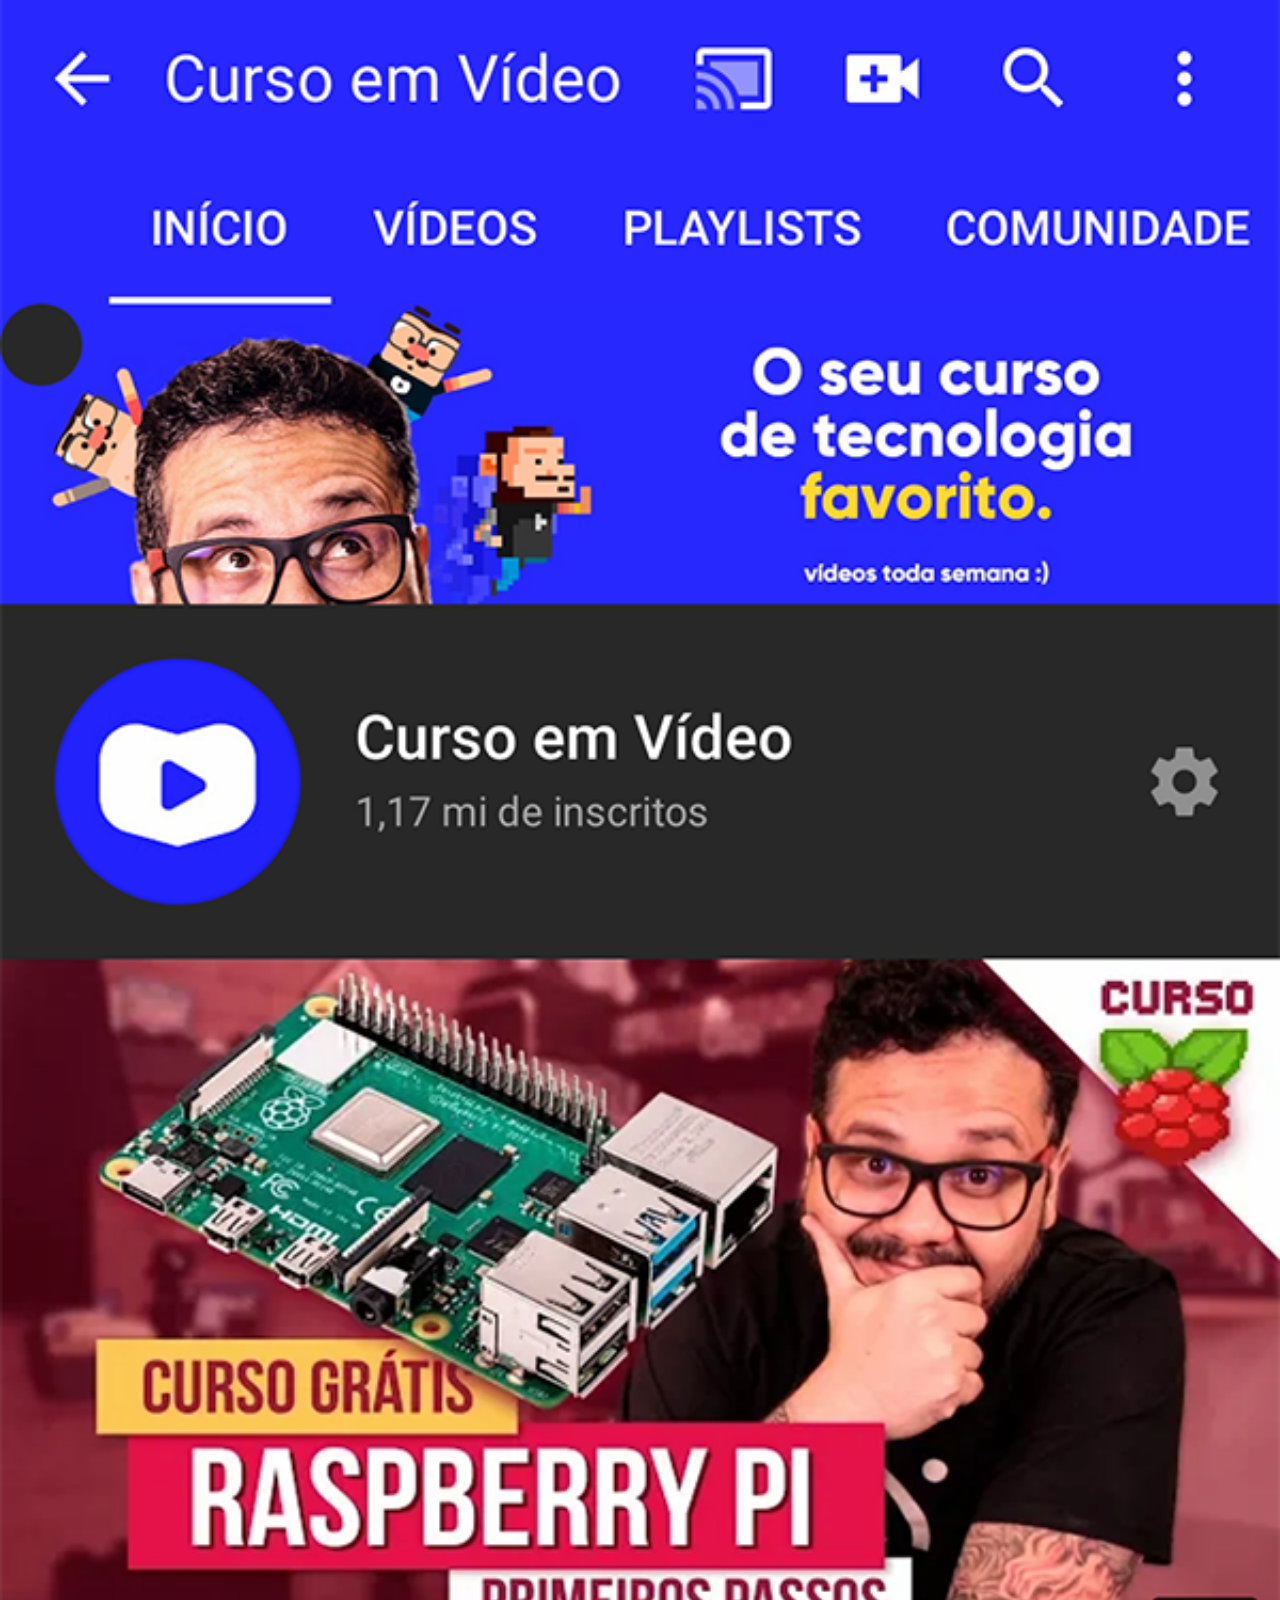
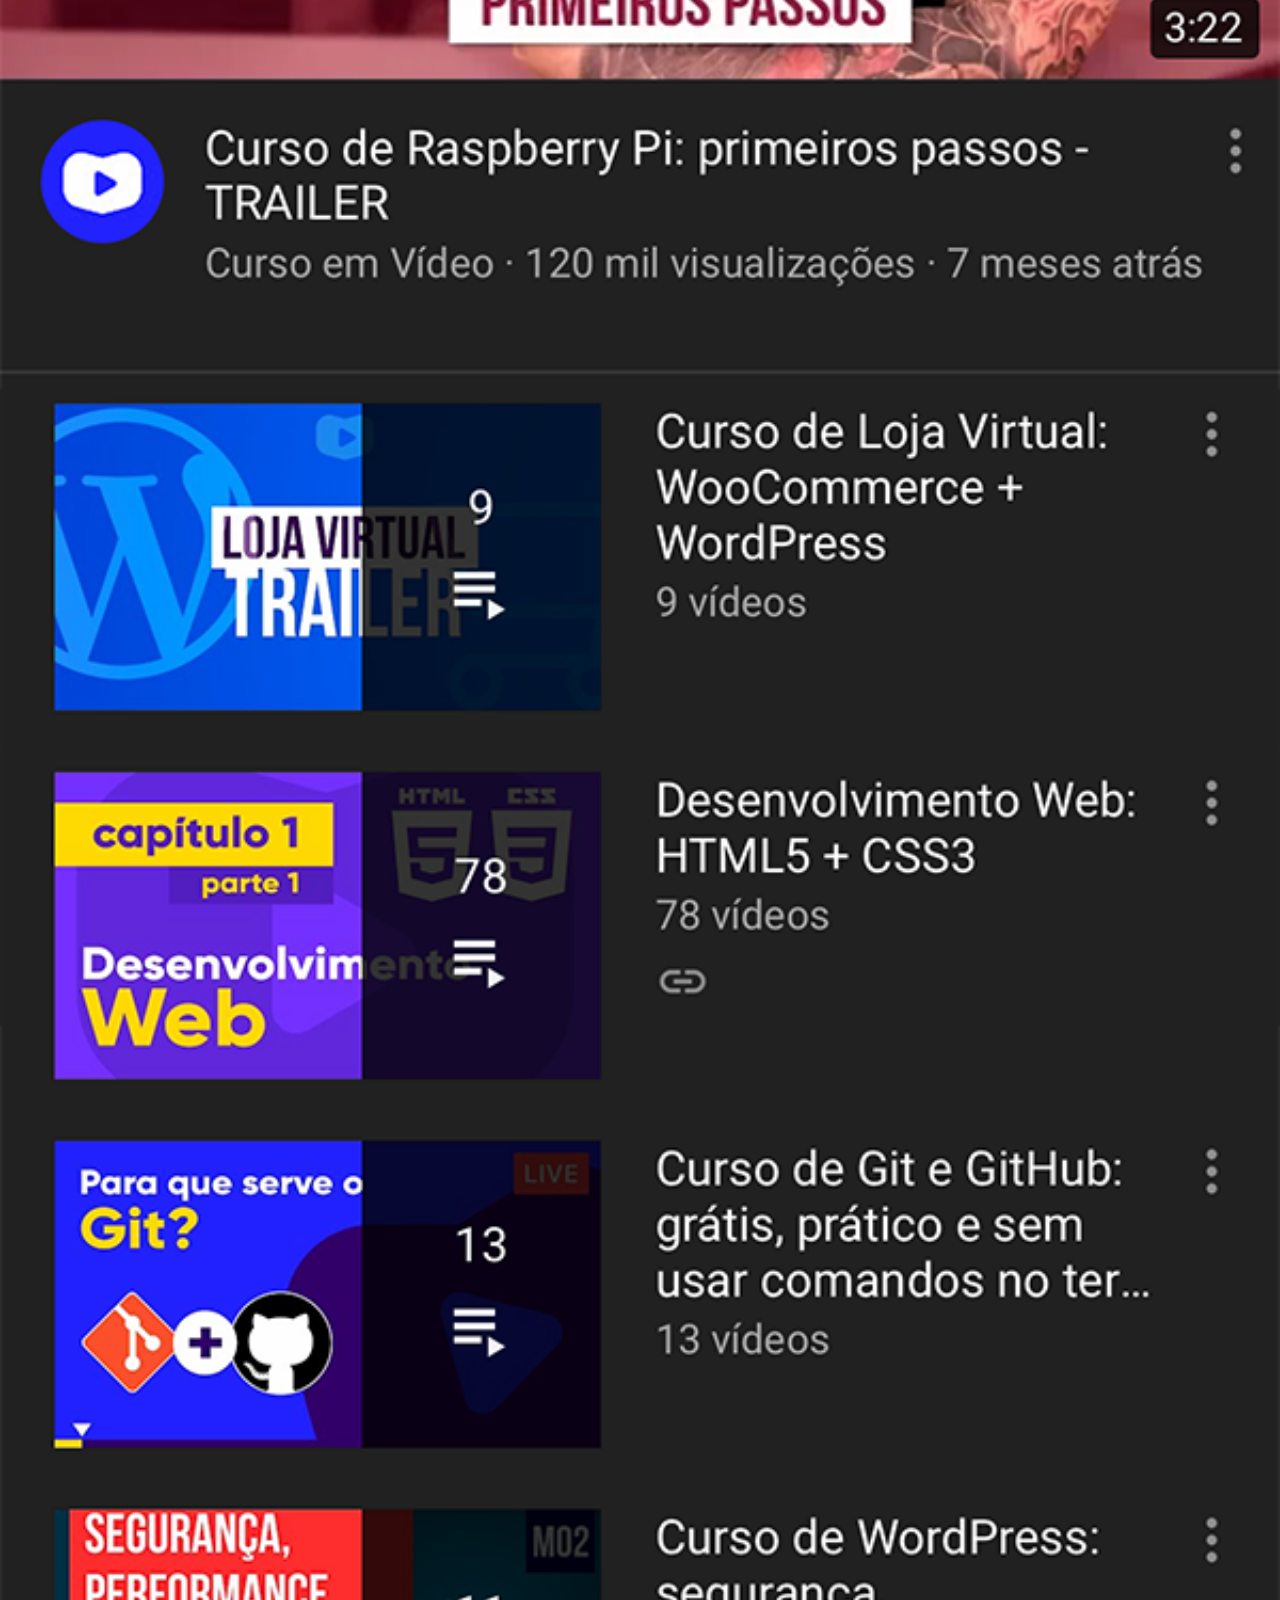
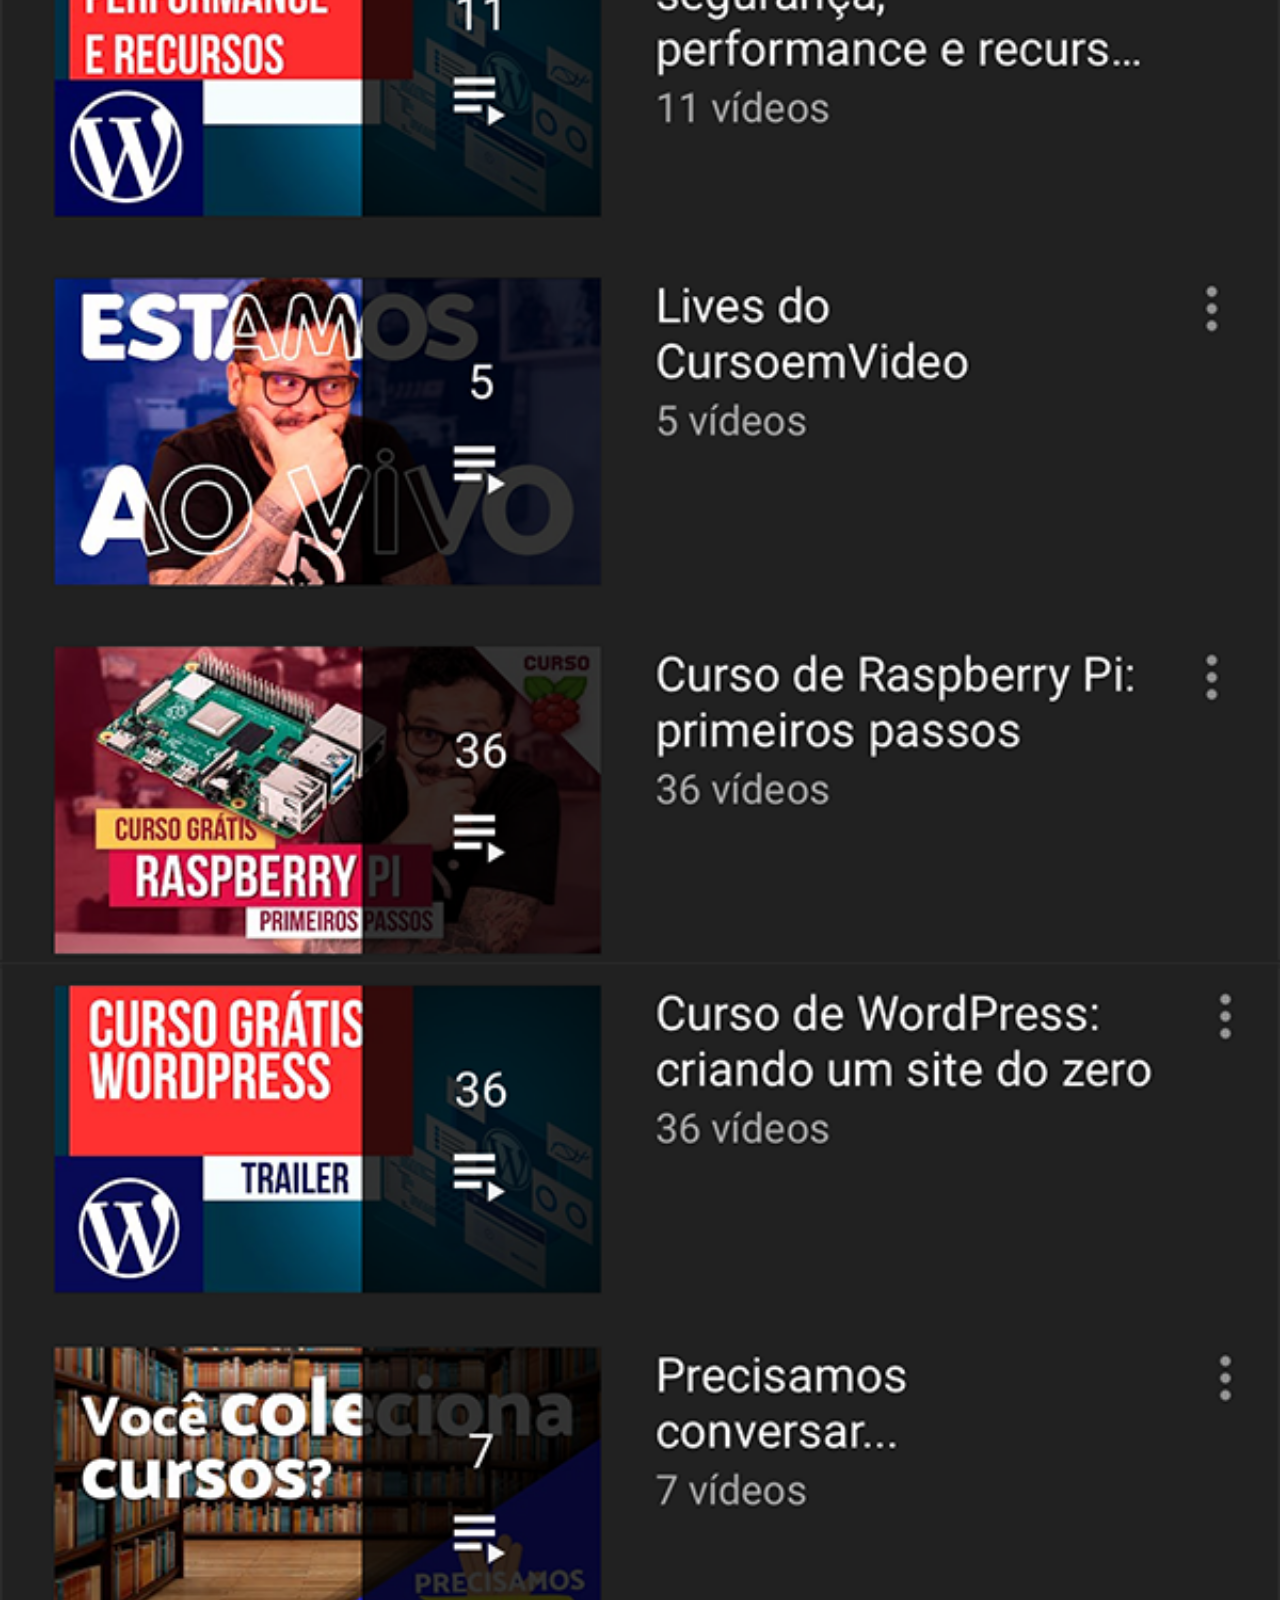
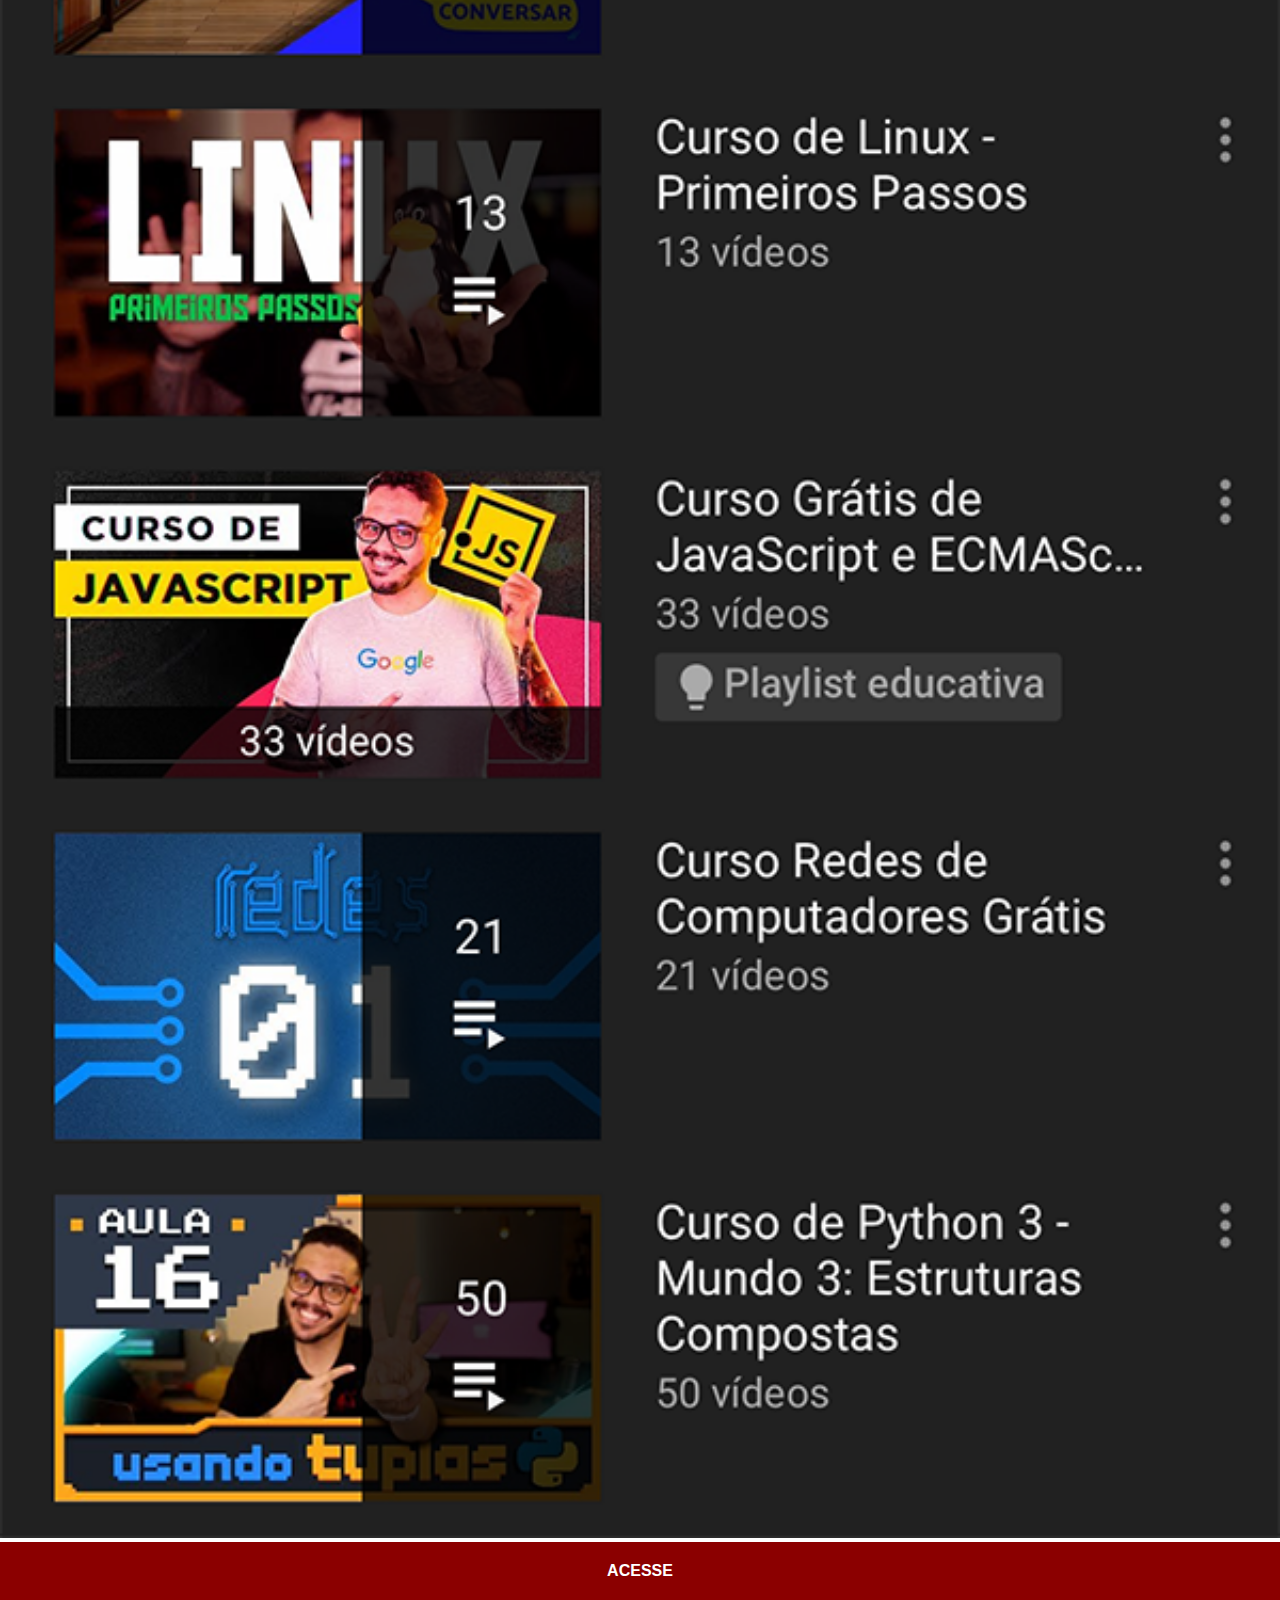
==== youtube.html @ 9a977255 "update botões com links" ====
<!DOCTYPE html>
<html lang="pt-br">
<head>
    <meta charset="UTF-8">
    <meta name="viewport" content="width=device-width, initial-scale=1.0">
    <title>Youtube</title>
    <link rel="stylesheet" href="styles/social.css">
</head>
<body>
    <img src="./imagens/tela-youtube.png" alt="Youtube">
    <a href="https://www.youtube.com/cursoemvideo" target="_blank"> ACESSE </a>
</body>
</html>
---- styles/social.css ----
@charset "UTF-8";

*{
    margin: 0;
    padding: 0;
    font-family: Arial, Helvetica, sans-serif;
}

::-webkit-scrollbar{
    width: 0px;
    height: 0px;
}
img{
    width: 100vw;

}

a{
    display: block;
    background-color: darkred;
    color: white;
    padding: 20px;
    text-align: center;
    font-weight: bolder;
    text-decoration: none;
}

a:hover{
    background-color: red;
}
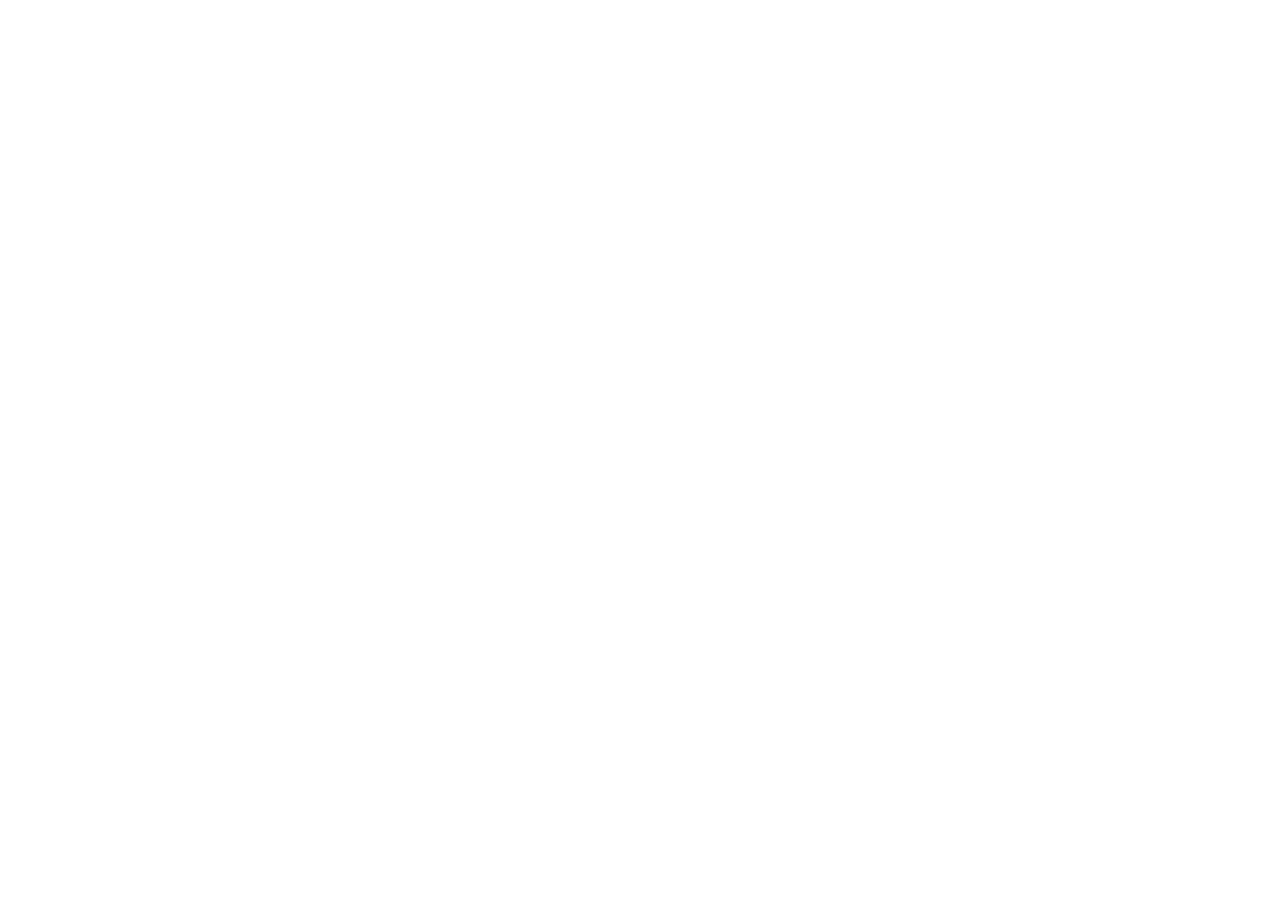
==== commit afcb2988: "alteração na pagina do youtube (teste de link)" ====
--- a/youtube.html
+++ b/youtube.html
@@ -1,13 +1,22 @@
 <!DOCTYPE html>
 <html lang="pt-br">
+
 <head>
     <meta charset="UTF-8">
     <meta name="viewport" content="width=device-width, initial-scale=1.0">
     <title>Youtube</title>
     <link rel="stylesheet" href="styles/social.css">
 </head>
+
 <body>
-    <img src="./imagens/tela-youtube.png" alt="Youtube">
-    <a href="https://www.youtube.com/cursoemvideo" target="_blank"> ACESSE </a>
+
+    <iframe  width="266.5" height="471" src="https://www.youtube.com/embed/uZl-EAi4f_Y?si=UiYIaO-CpKscD5i0"
+        title="YouTube video player" frameborder="0"
+        allow="accelerometer; autoplay; clipboard-write; encrypted-media; gyroscope; picture-in-picture; web-share"
+        allowfullscreen></iframe>
+
+   <!-- <img src="./imagens/tela-youtube.png" alt="Youtube">
+    <a href="https://www.youtube.com/cursoemvideo" target="_blank"> ACESSE </a>-->
 </body>
+
 </html>